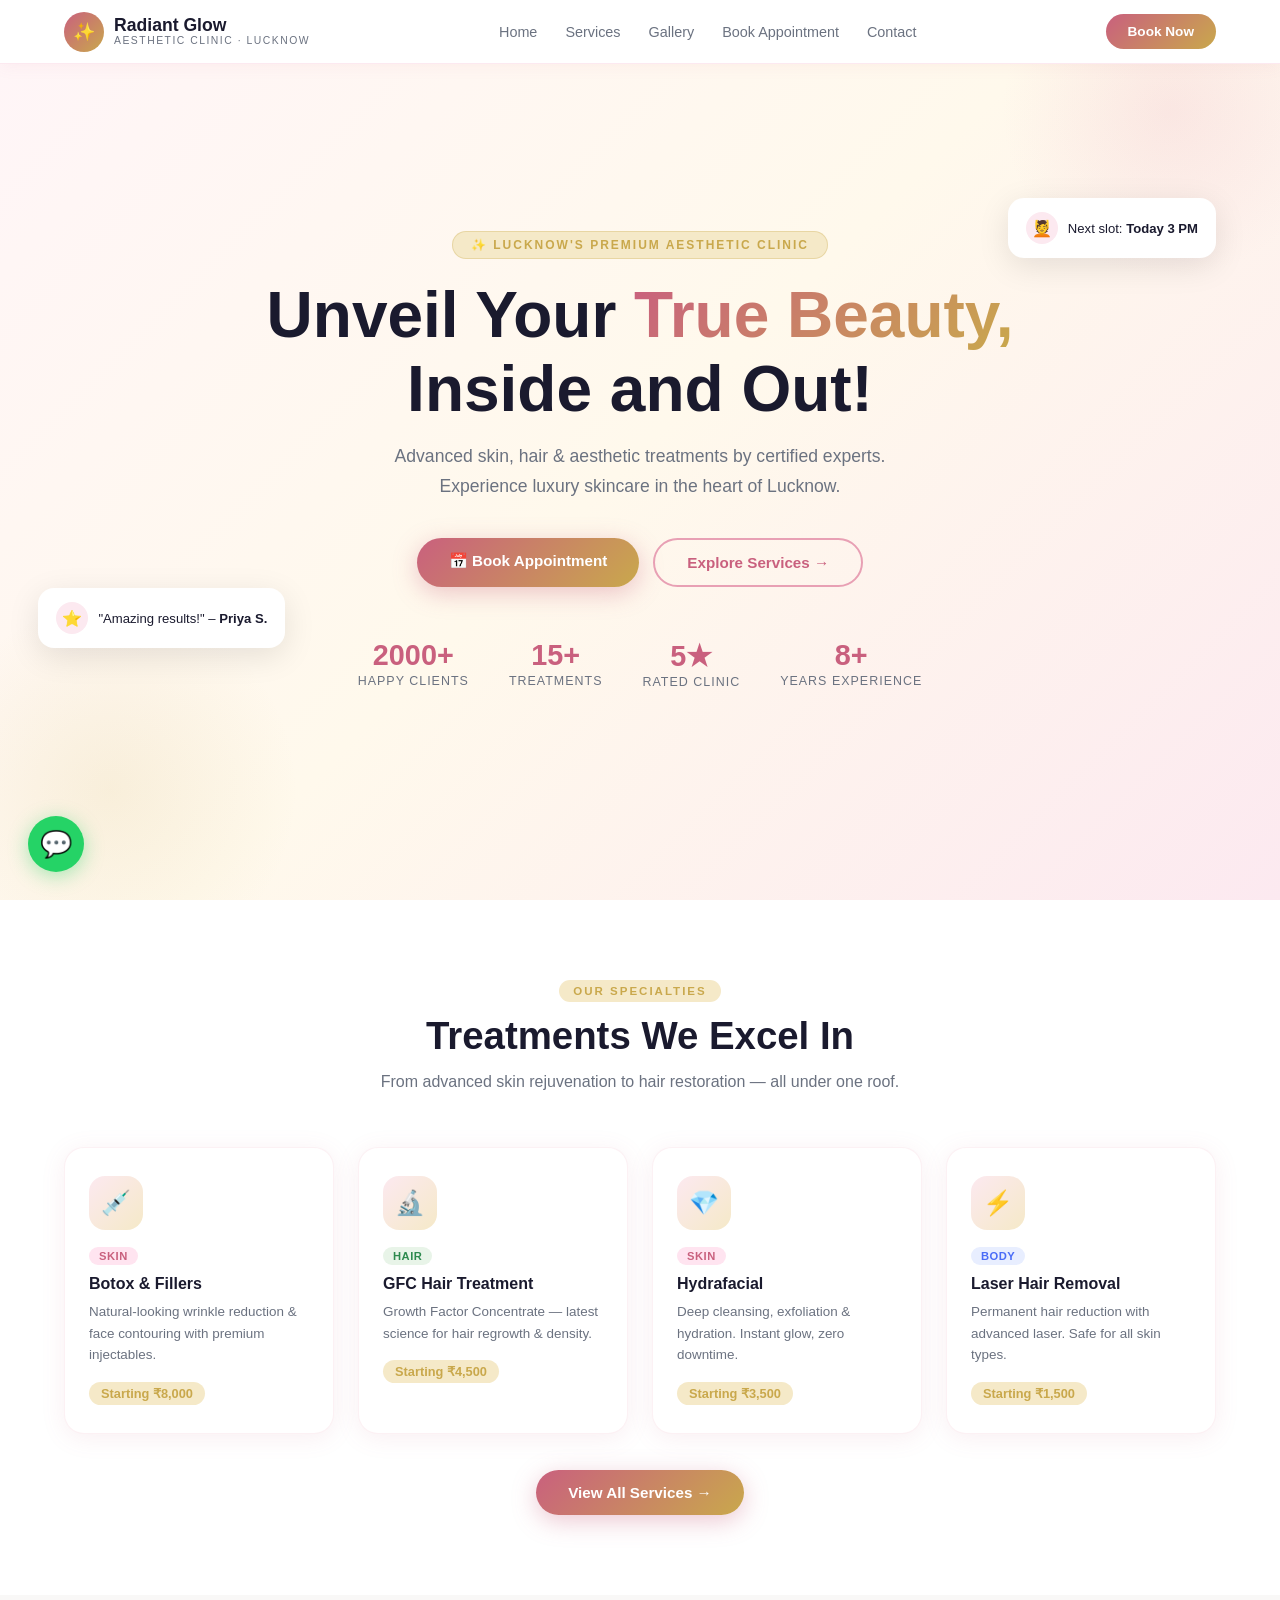
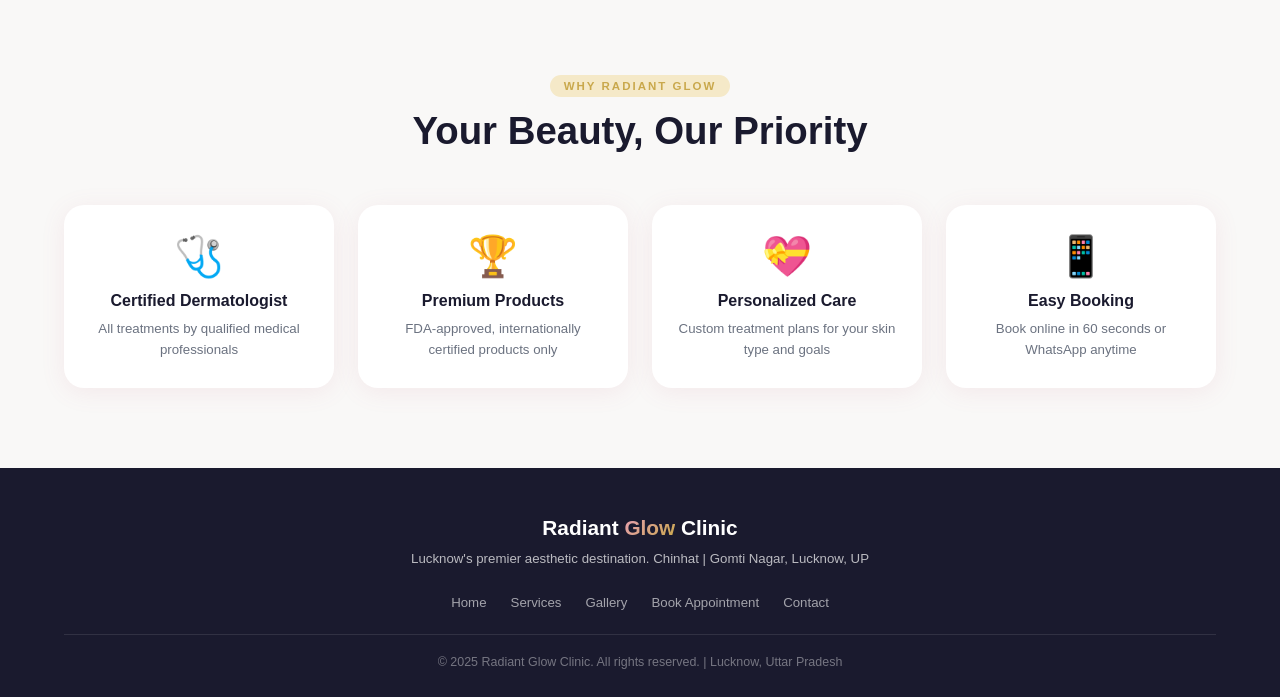
==== index.html @ 942f2ff3 "first commit" ====
<!DOCTYPE html>
<html lang="en">
<head>
<meta charset="UTF-8">
<meta name="viewport" content="width=device-width, initial-scale=1.0">
<title>Radiant Glow Clinic – Lucknow | Premium Skin & Hair Treatments</title>
<meta name="description" content="Lucknow's premier aesthetic clinic for Botox, Fillers, GFC Hair Treatment, Hydrafacial, Laser Hair Removal & more. Gomti Nagar / Chinhat.">
<link rel="stylesheet" href="assets/css/style.css">
</head>
<body>

<nav id="mainNav">
  <a class="logo" href="#" onclick="showPage('home')">
    <div class="logo-icon">✨</div>
    <div class="logo-text">Radiant Glow<span>Aesthetic Clinic · Lucknow</span></div>
  </a>
  <ul class="nav-links" id="navLinks">
    <li><a href="#" onclick="showPage('home')">Home</a></li>
    <li><a href="#" onclick="showPage('services')">Services</a></li>
    <li><a href="#" onclick="showPage('gallery')">Gallery</a></li>
    <li><a href="#" onclick="showPage('booking')">Book Appointment</a></li>
    <li><a href="#" onclick="showPage('location')">Contact</a></li>
  </ul>
  <a class="nav-cta" href="#" onclick="showPage('booking')">Book Now</a>
  <div class="hamburger" onclick="toggleMobileMenu()"><span></span><span></span><span></span></div>
</nav>

<!-- HOME -->
<div id="home-page" class="page active">
  <div class="hero">
    <div class="hero-badge">✨ Lucknow's Premium Aesthetic Clinic</div>
    <h1>Unveil Your <span>True Beauty,</span><br>Inside and Out!</h1>
    <p class="hero-tagline">Advanced skin, hair & aesthetic treatments by certified experts. Experience luxury skincare in the heart of Lucknow.</p>
    <div class="hero-btns">
      <a class="btn-primary" href="#" onclick="showPage('booking')">📅 Book Appointment</a>
      <a class="btn-secondary" href="#" onclick="showPage('services')">Explore Services →</a>
    </div>
    <div class="hero-stats">
      <div class="stat"><div class="stat-num">2000+</div><div class="stat-label">Happy Clients</div></div>
      <div class="stat"><div class="stat-num">15+</div><div class="stat-label">Treatments</div></div>
      <div class="stat"><div class="stat-num">5★</div><div class="stat-label">Rated Clinic</div></div>
      <div class="stat"><div class="stat-num">8+</div><div class="stat-label">Years Experience</div></div>
    </div>
    <div class="floating-card card1"><div class="fc-icon">💆</div><div>Next slot: <strong>Today 3 PM</strong></div></div>
    <div class="floating-card card2"><div class="fc-icon">⭐</div><div>"Amazing results!" – <strong>Priya S.</strong></div></div>
  </div>
  <section style="background:#fff">
    <div class="section-header">
      <div class="section-tag">Our Specialties</div>
      <h2 class="section-title">Treatments We Excel In</h2>
      <p class="section-subtitle">From advanced skin rejuvenation to hair restoration — all under one roof.</p>
    </div>
    <div class="services-grid">
      <div class="service-card" onclick="showPage('booking')"><div class="service-icon">💉</div><span class="service-tag tag-skin">Skin</span><h3>Botox & Fillers</h3><p>Natural-looking wrinkle reduction & face contouring with premium injectables.</p><span class="service-price">Starting ₹8,000</span></div>
      <div class="service-card" onclick="showPage('booking')"><div class="service-icon">🔬</div><span class="service-tag tag-hair">Hair</span><h3>GFC Hair Treatment</h3><p>Growth Factor Concentrate — latest science for hair regrowth & density.</p><span class="service-price">Starting ₹4,500</span></div>
      <div class="service-card" onclick="showPage('booking')"><div class="service-icon">💎</div><span class="service-tag tag-skin">Skin</span><h3>Hydrafacial</h3><p>Deep cleansing, exfoliation & hydration. Instant glow, zero downtime.</p><span class="service-price">Starting ₹3,500</span></div>
      <div class="service-card" onclick="showPage('booking')"><div class="service-icon">⚡</div><span class="service-tag tag-body">Body</span><h3>Laser Hair Removal</h3><p>Permanent hair reduction with advanced laser. Safe for all skin types.</p><span class="service-price">Starting ₹1,500</span></div>
    </div>
    <div style="text-align:center;margin-top:36px"><a class="btn-primary" href="#" onclick="showPage('services')">View All Services →</a></div>
  </section>
  <section style="background:var(--grey-light)">
    <div class="section-header"><div class="section-tag">Why Radiant Glow</div><h2 class="section-title">Your Beauty, Our Priority</h2></div>
    <div style="display:grid;grid-template-columns:repeat(auto-fill,minmax(220px,1fr));gap:24px">
      <div style="background:#fff;border-radius:20px;padding:28px 24px;text-align:center;box-shadow:var(--shadow)"><div style="font-size:2.5rem;margin-bottom:12px">🩺</div><h3 style="font-size:1rem;font-weight:700;margin-bottom:8px">Certified Dermatologist</h3><p style="font-size:0.83rem;color:var(--grey);line-height:1.6">All treatments by qualified medical professionals</p></div>
      <div style="background:#fff;border-radius:20px;padding:28px 24px;text-align:center;box-shadow:var(--shadow)"><div style="font-size:2.5rem;margin-bottom:12px">🏆</div><h3 style="font-size:1rem;font-weight:700;margin-bottom:8px">Premium Products</h3><p style="font-size:0.83rem;color:var(--grey);line-height:1.6">FDA-approved, internationally certified products only</p></div>
      <div style="background:#fff;border-radius:20px;padding:28px 24px;text-align:center;box-shadow:var(--shadow)"><div style="font-size:2.5rem;margin-bottom:12px">💝</div><h3 style="font-size:1rem;font-weight:700;margin-bottom:8px">Personalized Care</h3><p style="font-size:0.83rem;color:var(--grey);line-height:1.6">Custom treatment plans for your skin type and goals</p></div>
      <div style="background:#fff;border-radius:20px;padding:28px 24px;text-align:center;box-shadow:var(--shadow)"><div style="font-size:2.5rem;margin-bottom:12px">📱</div><h3 style="font-size:1rem;font-weight:700;margin-bottom:8px">Easy Booking</h3><p style="font-size:0.83rem;color:var(--grey);line-height:1.6">Book online in 60 seconds or WhatsApp anytime</p></div>
    </div>
  </section>
  <footer>
    <div class="footer-logo">Radiant <span>Glow</span> Clinic</div>
    <p>Lucknow's premier aesthetic destination. Chinhat | Gomti Nagar, Lucknow, UP</p>
    <div class="footer-links">
      <a href="#" onclick="showPage('home')">Home</a><a href="#" onclick="showPage('services')">Services</a>
      <a href="#" onclick="showPage('gallery')">Gallery</a><a href="#" onclick="showPage('booking')">Book Appointment</a>
      <a href="#" onclick="showPage('location')">Contact</a>
    </div>
    <div class="footer-bottom">© 2025 Radiant Glow Clinic. All rights reserved. | Lucknow, Uttar Pradesh</div>
  </footer>
</div>

<!-- SERVICES -->
<div id="services-page" class="page">
  <section style="padding-top:100px;background:var(--grey-light)">
    <div class="section-header"><div class="section-tag">Our Services</div><h2 class="section-title">Complete Aesthetic Solutions</h2><p class="section-subtitle">State-of-the-art treatments for skin, hair, body & advanced therapies.</p></div>
    <h3 style="font-size:1.1rem;font-weight:700;margin-bottom:20px;color:var(--pink-deep)">✨ Skin Treatments</h3>
    <div class="services-grid" style="margin-bottom:48px">
      <div class="service-card"><div class="service-icon">💉</div><span class="service-tag tag-skin">Skin</span><h3>Botox</h3><p>Reduce fine lines, crow's feet and forehead wrinkles. Natural look, long-lasting results.</p><span class="service-price">₹8,000 onwards</span></div>
      <div class="service-card"><div class="service-icon">🌸</div><span class="service-tag tag-skin">Skin</span><h3>Dermal Fillers</h3><p>Lip augmentation, cheek contouring, under-eye hollows — restore youthful volume instantly.</p><span class="service-price">₹12,000 onwards</span></div>
      <div class="service-card"><div class="service-icon">💎</div><span class="service-tag tag-skin">Skin</span><h3>Hydrafacial</h3><p>6-in-1 cleansing, exfoliation, extraction, hydration, antioxidants & LED therapy.</p><span class="service-price">₹3,500 onwards</span></div>
      <div class="service-card"><div class="service-icon">🔆</div><span class="service-tag tag-skin">Skin</span><h3>Chemical Peels</h3><p>Lighten pigmentation, acne marks & dull skin with medical-grade customized peels.</p><span class="service-price">₹1,800 onwards</span></div>
      <div class="service-card"><div class="service-icon">🌟</div><span class="service-tag tag-skin">Skin</span><h3>Microneedling / PRP</h3><p>Stimulate collagen with PRP for skin rejuvenation, acne scars & anti-aging.</p><span class="service-price">₹4,000 onwards</span></div>
      <div class="service-card"><div class="service-icon">☀️</div><span class="service-tag tag-skin">Skin</span><h3>Skin Brightening</h3><p>Glutathione IV, mesotherapy & brightening facials for radiant, even-toned skin.</p><span class="service-price">₹2,500 onwards</span></div>
    </div>
    <h3 style="font-size:1.1rem;font-weight:700;margin-bottom:20px;color:#2d8a4e">🌿 Hair Treatments</h3>
    <div class="services-grid" style="margin-bottom:48px">
      <div class="service-card"><div class="service-icon">🔬</div><span class="service-tag tag-hair">Hair</span><h3>GFC Hair Treatment</h3><p>Growth Factor Concentrate — latest science for hair density, regrowth & reducing hair fall.</p><span class="service-price">₹4,500 onwards</span></div>
      <div class="service-card"><div class="service-icon">💧</div><span class="service-tag tag-hair">Hair</span><h3>PRP Hair Therapy</h3><p>Blood-derived growth factors injected into scalp to stimulate dormant follicles.</p><span class="service-price">₹3,500 onwards</span></div>
      <div class="service-card"><div class="service-icon">🌱</div><span class="service-tag tag-hair">Hair</span><h3>Mesotherapy</h3><p>Direct nutrient injection for stronger, thicker hair roots and scalp health.</p><span class="service-price">₹2,500 onwards</span></div>
      <div class="service-card"><div class="service-icon">⚡</div><span class="service-tag tag-hair">Hair</span><h3>Laser Hair Removal</h3><p>Permanent reduction for face, underarms, legs, bikini line. Safe & effective.</p><span class="service-price">₹1,500 per session</span></div>
    </div>
    <h3 style="font-size:1.1rem;font-weight:700;margin-bottom:20px;color:#4a6cf7">💆 Body Treatments</h3>
    <div class="services-grid" style="margin-bottom:48px">
      <div class="service-card"><div class="service-icon">🎯</div><span class="service-tag tag-body">Body</span><h3>Body Contouring</h3><p>Non-surgical fat reduction with RF, ultrasound & cavitation. No surgery required.</p><span class="service-price">₹3,000 per session</span></div>
      <div class="service-card"><div class="service-icon">🌊</div><span class="service-tag tag-body">Body</span><h3>Anti-Cellulite Therapy</h3><p>Targeted treatment for stubborn cellulite on thighs, hips & abdomen.</p><span class="service-price">₹2,500 per session</span></div>
      <div class="service-card"><div class="service-icon">✋</div><span class="service-tag tag-body">Body</span><h3>Cupping Therapy</h3><p>Improves circulation, relieves muscle tension & detoxifies the body.</p><span class="service-price">₹1,500 per session</span></div>
    </div>
    <h3 style="font-size:1.1rem;font-weight:700;margin-bottom:20px;color:#7c3aed">🧬 Advanced Therapies</h3>
    <div class="services-grid">
      <div class="service-card"><div class="service-icon">🩸</div><span class="service-tag tag-advanced">Advanced</span><h3>Leech Therapy</h3><p>Natural hirudotherapy for skin glow, dark circles, acne & anti-aging.</p><span class="service-price">₹2,000 per session</span></div>
      <div class="service-card"><div class="service-icon">💊</div><span class="service-tag tag-advanced">Advanced</span><h3>IV Drip Therapy</h3><p>Vitamin C, Glutathione, NAD+ & custom drips for skin, energy & immunity.</p><span class="service-price">₹3,500 onwards</span></div>
      <div class="service-card"><div class="service-icon">🧪</div><span class="service-tag tag-advanced">Advanced</span><h3>Exosome Therapy</h3><p>Cutting-edge cellular rejuvenation for skin & hair using exosome technology.</p><span class="service-price">₹15,000 onwards</span></div>
    </div>
    <div style="text-align:center;margin-top:48px"><a class="btn-primary" href="#" onclick="showPage('booking')">📅 Book Any Treatment</a></div>
  </section>
  <footer><div class="footer-logo">Radiant <span>Glow</span> Clinic</div><p>Premium aesthetic treatments in Lucknow</p><div class="footer-links"><a href="#" onclick="showPage('home')">Home</a><a href="#" onclick="showPage('booking')">Book Now</a></div><div class="footer-bottom">© 2025 Radiant Glow Clinic.</div></footer>
</div>

<!-- GALLERY -->
<div id="gallery-page" class="page">
  <section style="padding-top:100px;background:var(--grey-light)">
    <div class="section-header"><div class="section-tag">Results Gallery</div><h2 class="section-title">Real Results, Real People</h2><p class="section-subtitle">Before & after photos from our happy patients in Lucknow.</p></div>
    <div class="gallery-grid">
      <div class="gallery-card"><div class="gallery-img"><div class="before-img"><span style="font-size:3rem">😔</span></div><div class="after-img"><span style="font-size:3rem">😊</span></div></div><div class="gallery-info"><h4>Hydrafacial + Brightening</h4><p>Priya S. · 3 sessions</p><div class="star-rating">★★★★★</div></div></div>
      <div class="gallery-card"><div class="gallery-img"><div class="before-img"><span style="font-size:3rem">💇</span></div><div class="after-img"><span style="font-size:3rem">👸</span></div></div><div class="gallery-info"><h4>GFC Hair Treatment</h4><p>Rohit M. · 4 sessions</p><div class="star-rating">★★★★★</div></div></div>
      <div class="gallery-card"><div class="gallery-img"><div class="before-img"><span style="font-size:3rem">😞</span></div><div class="after-img"><span style="font-size:3rem">✨</span></div></div><div class="gallery-info"><h4>Botox + Lip Fillers</h4><p>Neha K. · 1 session</p><div class="star-rating">★★★★★</div></div></div>
      <div class="gallery-card"><div class="gallery-img"><div class="before-img"><span style="font-size:3rem">🙁</span></div><div class="after-img"><span style="font-size:3rem">😍</span></div></div><div class="gallery-info"><h4>Chemical Peel (Acne Scars)</h4><p>Ananya T. · 6 sessions</p><div class="star-rating">★★★★★</div></div></div>
      <div class="gallery-card"><div class="gallery-img"><div class="before-img"><span style="font-size:3rem">😐</span></div><div class="after-img"><span style="font-size:3rem">💃</span></div></div><div class="gallery-info"><h4>Body Contouring</h4><p>Sunita R. · 8 sessions</p><div class="star-rating">★★★★★</div></div></div>
      <div class="gallery-card"><div class="gallery-img"><div class="before-img"><span style="font-size:3rem">😶</span></div><div class="after-img"><span style="font-size:3rem">🌟</span></div></div><div class="gallery-info"><h4>PRP Skin Rejuvenation</h4><p>Meera G. · 3 sessions</p><div class="star-rating">★★★★★</div></div></div>
    </div>
    <div style="text-align:center;margin-top:48px;padding:32px;background:#fff;border-radius:20px;box-shadow:var(--shadow)">
      <p style="font-size:1.1rem;color:var(--grey);margin-bottom:16px">📸 Follow us on Instagram for daily transformations!</p>
      <a class="btn-primary" href="https://instagram.com" target="_blank">@RadiantGlowLucknow</a>
    </div>
  </section>
  <footer><div class="footer-logo">Radiant <span>Glow</span> Clinic</div><p>Real results from real clients</p><div class="footer-links"><a href="#" onclick="showPage('home')">Home</a><a href="#" onclick="showPage('booking')">Book Now</a></div><div class="footer-bottom">© 2025 Radiant Glow Clinic.</div></footer>
</div>

<!-- BOOKING -->
<div id="booking-page" class="page">
  <section style="padding-top:100px;background:linear-gradient(135deg,#fff5f8,#fff9ec)">
    <div class="section-header"><div class="section-tag">Book Appointment</div><h2 class="section-title">Schedule Your Consultation</h2><p class="section-subtitle">Book in 60 seconds. We'll confirm via WhatsApp within 30 minutes.</p></div>
    <div class="booking-wrapper">
      <div class="booking-info">
        <h2>Visit Us or Book Online</h2>
        <p>Our team will confirm your appointment quickly. First consultation is <strong>free!</strong></p>
        <div class="contact-item"><div class="contact-icon">📍</div><a href="#">Chinhat / Gomti Nagar, Lucknow, UP 226010</a></div>
        <div class="contact-item"><div class="contact-icon">📞</div><a href="tel:+919876543210">+91 98765 43210</a></div>
        <div class="contact-item"><div class="contact-icon">✉️</div><a href="mailto:hello@radiantglowlko.com">hello@radiantglowlko.com</a></div>
        <div class="contact-item"><div class="contact-icon">🕐</div><a href="#">Mon–Sat: 10 AM – 7 PM | Sun: By Appointment</a></div>
        <a class="whatsapp-btn" href="https://wa.me/919876543210" target="_blank"><span>💬</span> WhatsApp Us Directly</a>
      </div>
      <div class="booking-form">
        <div class="form-title">📅 Book Your Appointment</div>
        <div class="form-group"><label>Full Name *</label><input type="text" id="clientName" placeholder="Your full name"></div>
        <div class="form-row">
          <div class="form-group"><label>Phone Number *</label><input type="tel" id="clientPhone" placeholder="+91 XXXXX XXXXX"></div>
          <div class="form-group"><label>Email</label><input type="email" id="clientEmail" placeholder="your@email.com"></div>
        </div>
        <div class="form-group">
          <label>Select Service *</label>
          <select id="serviceSelect">
            <option value="">-- Choose a Service --</option>
            <optgroup label="Skin Treatments"><option>Botox</option><option>Dermal Fillers</option><option>Hydrafacial</option><option>Chemical Peel</option><option>Microneedling / PRP</option><option>Skin Brightening</option></optgroup>
            <optgroup label="Hair Treatments"><option>GFC Hair Treatment</option><option>PRP Hair Therapy</option><option>Mesotherapy (Hair)</option><option>Laser Hair Removal</option></optgroup>
            <optgroup label="Body Treatments"><option>Body Contouring</option><option>Anti-Cellulite Therapy</option><option>Cupping Therapy</option></optgroup>
            <optgroup label="Advanced Therapies"><option>Leech Therapy</option><option>IV Drip Therapy</option><option>Exosome Therapy</option></optgroup>
          </select>
        </div>
        <div class="form-row">
          <div class="form-group"><label>Preferred Date *</label><input type="date" id="apptDate"></div>
          <div class="form-group"><label>Preferred Time *</label><select id="apptTime"><option value="">-- Select Time --</option><option>10:00 AM</option><option>10:30 AM</option><option>11:00 AM</option><option>11:30 AM</option><option>12:00 PM</option><option>2:00 PM</option><option>2:30 PM</option><option>3:00 PM</option><option>3:30 PM</option><option>4:00 PM</option><option>5:00 PM</option><option>6:00 PM</option></select></div>
        </div>
        <div class="form-group"><label>Additional Notes</label><textarea id="apptNotes" rows="3" placeholder="Any concerns, allergies, or questions..."></textarea></div>
        <button class="submit-btn" onclick="submitBooking()">Confirm Appointment ✨</button>
        <div class="success-msg" id="bookingSuccess">✅ Appointment booked! We'll confirm via WhatsApp within 30 mins.</div>
      </div>
    </div>
  </section>
  <footer><div class="footer-logo">Radiant <span>Glow</span> Clinic</div><p>Book your transformation today</p><div class="footer-links"><a href="#" onclick="showPage('home')">Home</a><a href="#" onclick="showPage('services')">Services</a></div><div class="footer-bottom">© 2025 Radiant Glow Clinic.</div></footer>
</div>

<!-- LOCATION -->
<div id="location-page" class="page">
  <section style="padding-top:100px;background:var(--grey-light)">
    <div class="section-header"><div class="section-tag">Location & Contact</div><h2 class="section-title">Find Us in Lucknow</h2><p class="section-subtitle">Conveniently located in Chinhat / Gomti Nagar. Easy parking available.</p></div>
    <div class="location-wrapper">
      <div>
        <div class="map-container">
          <div class="map-pin">📍</div>
          <strong style="font-size:1rem">Radiant Glow Clinic</strong>
          <p class="map-text">Chinhat / Gomti Nagar, Lucknow UP 226010</p>
          <a class="map-link" href="https://maps.google.com/?q=Gomti+Nagar+Lucknow" target="_blank">Open in Google Maps 🗺️</a>
        </div>
      </div>
      <div class="location-info">
        <h3>Contact & Hours</h3>
        <div class="info-item"><div class="info-icon">📍</div><div><h4>Clinic Address</h4><p>Radiant Glow Clinic, Chinhat / Gomti Nagar<br>Lucknow, Uttar Pradesh – 226010</p></div></div>
        <div class="info-item"><div class="info-icon">📞</div><div><h4>Phone & WhatsApp</h4><p>+91 98765 43210 · Available 9 AM – 8 PM</p></div></div>
        <div class="info-item"><div class="info-icon">✉️</div><div><h4>Email</h4><p>hello@radiantglowlko.com</p></div></div>
        <div class="info-item"><div class="info-icon">🕐</div><div><h4>Working Hours</h4><p>Monday – Saturday: 10:00 AM – 7:00 PM<br>Sunday: By Appointment Only</p></div></div>
        <a class="whatsapp-btn" href="https://wa.me/919876543210" target="_blank"><span style="font-size:1.3rem">💬</span> Chat on WhatsApp</a>
      </div>
    </div>
  </section>
  <footer><div class="footer-logo">Radiant <span>Glow</span> Clinic</div><p>Lucknow's trusted aesthetic clinic</p><div class="footer-links"><a href="#" onclick="showPage('home')">Home</a><a href="#" onclick="showPage('booking')">Book Now</a></div><div class="footer-bottom">© 2025 Radiant Glow Clinic.</div></footer>
</div>

<a class="whatsapp-float" href="https://wa.me/919876543210" target="_blank" title="WhatsApp">💬</a>
<div class="toast" id="toast"></div>
<script src="assets/js/main.js"></script>
</body>
</html>
---- assets/css/style.css ----
:root {
  --pink: #e8a0b4;
  --pink-light: #fce9f0;
  --pink-deep: #c9607e;
  --gold: #c9a84c;
  --gold-light: #f5e9c8;
  --white: #ffffff;
  --grey: #6b7280;
  --grey-light: #f9f8f7;
  --dark: #1a1a2e;
  --shadow: 0 4px 24px rgba(201,96,126,0.10);
}
* { margin:0; padding:0; box-sizing:border-box; }
body { font-family:'Segoe UI',sans-serif; color:var(--dark); background:var(--white); }

/* NAV */
nav {
  position:fixed; top:0; left:0; right:0; z-index:999;
  background:rgba(255,255,255,0.97);
  backdrop-filter:blur(10px);
  border-bottom:1px solid var(--pink-light);
  display:flex; align-items:center; justify-content:space-between;
  padding:0 5vw; height:64px;
  box-shadow:0 2px 16px rgba(201,96,126,0.07);
}
.logo { display:flex; align-items:center; gap:10px; text-decoration:none; }
.logo-icon {
  width:40px; height:40px; border-radius:50%;
  background:linear-gradient(135deg,var(--pink-deep),var(--gold));
  display:flex; align-items:center; justify-content:center;
  font-size:18px; color:#fff; font-weight:800;
}
.logo-text { font-size:1.1rem; font-weight:700; color:var(--dark); line-height:1.1; }
.logo-text span { display:block; font-size:0.65rem; font-weight:400; color:var(--grey); letter-spacing:1.5px; text-transform:uppercase; }
.nav-links { display:flex; gap:28px; list-style:none; }
.nav-links a { text-decoration:none; color:var(--grey); font-size:0.9rem; font-weight:500; transition:color .2s; }
.nav-links a:hover { color:var(--pink-deep); }
.nav-cta {
  background:linear-gradient(135deg,var(--pink-deep),var(--gold));
  color:#fff; border:none; padding:10px 22px; border-radius:50px;
  font-size:0.85rem; font-weight:600; cursor:pointer; transition:opacity .2s;
  text-decoration:none;
}
.nav-cta:hover { opacity:0.88; }
.hamburger { display:none; flex-direction:column; gap:5px; cursor:pointer; }
.hamburger span { width:24px; height:2px; background:var(--dark); border-radius:2px; transition:.3s; }

/* PAGE SYSTEM */
.page { display:none; }
.page.active { display:block; }

/* HERO */
.hero {
  min-height:100vh; padding-top:64px;
  background:linear-gradient(135deg, #fff5f8 0%, #fff9ec 50%, #fce9f0 100%);
  display:flex; flex-direction:column; align-items:center; justify-content:center;
  text-align:center; padding:80px 5vw 60px;
  position:relative; overflow:hidden;
}
.hero::before {
  content:''; position:absolute; top:-60px; right:-60px;
  width:340px; height:340px; border-radius:50%;
  background:radial-gradient(circle, rgba(232,160,180,0.18) 0%, transparent 70%);
}
.hero::after {
  content:''; position:absolute; bottom:-80px; left:-80px;
  width:380px; height:380px; border-radius:50%;
  background:radial-gradient(circle, rgba(201,168,76,0.12) 0%, transparent 70%);
}
.hero-badge {
  display:inline-block; background:var(--gold-light); color:var(--gold);
  font-size:0.75rem; font-weight:600; letter-spacing:2px; text-transform:uppercase;
  padding:6px 18px; border-radius:50px; margin-bottom:20px;
  border:1px solid rgba(201,168,76,0.3);
}
.hero h1 {
  font-size:clamp(2.2rem,6vw,4rem); font-weight:800; line-height:1.15;
  color:var(--dark); margin-bottom:16px; position:relative; z-index:1;
}
.hero h1 span {
  background:linear-gradient(135deg,var(--pink-deep),var(--gold));
  -webkit-background-clip:text; -webkit-text-fill-color:transparent; background-clip:text;
}
.hero-tagline { font-size:1.1rem; color:var(--grey); max-width:560px; margin:0 auto 36px; line-height:1.7; position:relative; z-index:1; }
.hero-btns { display:flex; gap:14px; flex-wrap:wrap; justify-content:center; position:relative; z-index:1; }
.btn-primary {
  background:linear-gradient(135deg,var(--pink-deep),var(--gold));
  color:#fff; padding:14px 32px; border-radius:50px; font-size:0.95rem;
  font-weight:600; border:none; cursor:pointer; transition:transform .2s, box-shadow .2s;
  box-shadow:0 6px 24px rgba(201,96,126,0.35); text-decoration:none; display:inline-block;
}
.btn-primary:hover { transform:translateY(-2px); box-shadow:0 10px 30px rgba(201,96,126,0.4); }
.btn-secondary {
  background:transparent; color:var(--pink-deep); padding:14px 32px; border-radius:50px;
  font-size:0.95rem; font-weight:600; border:2px solid var(--pink);
  cursor:pointer; transition:all .2s; text-decoration:none; display:inline-block;
}
.btn-secondary:hover { background:var(--pink-light); }
.hero-stats { display:flex; gap:40px; margin-top:52px; flex-wrap:wrap; justify-content:center; position:relative; z-index:1; }
.stat { text-align:center; }
.stat-num { font-size:1.8rem; font-weight:800; color:var(--pink-deep); }
.stat-label { font-size:0.78rem; color:var(--grey); text-transform:uppercase; letter-spacing:1px; margin-top:2px; }
.floating-card {
  position:absolute; background:#fff; border-radius:16px; padding:14px 18px;
  box-shadow:0 8px 32px rgba(0,0,0,0.1); display:flex; align-items:center; gap:10px;
  font-size:0.82rem; font-weight:500; color:var(--dark);
  animation:float 3s ease-in-out infinite; z-index:2;
}
.floating-card.card1 { top:22%; right:5%; animation-delay:0s; }
.floating-card.card2 { bottom:28%; left:3%; animation-delay:1.5s; }
@keyframes float { 0%,100%{transform:translateY(0)} 50%{transform:translateY(-8px)} }
.fc-icon { width:32px; height:32px; border-radius:50%; background:var(--pink-light); display:flex; align-items:center; justify-content:center; font-size:16px; }

/* SECTIONS */
section { padding:80px 5vw; }
.section-tag {
  display:inline-block; background:var(--gold-light); color:var(--gold);
  font-size:0.72rem; font-weight:600; letter-spacing:2px; text-transform:uppercase;
  padding:5px 14px; border-radius:50px; margin-bottom:12px;
}
.section-title { font-size:clamp(1.6rem,3.5vw,2.4rem); font-weight:800; color:var(--dark); margin-bottom:10px; }
.section-subtitle { color:var(--grey); font-size:1rem; line-height:1.7; max-width:580px; }
.section-header { text-align:center; margin-bottom:52px; }
.section-header .section-subtitle { margin:0 auto; }

/* SERVICES */
.services-grid { display:grid; grid-template-columns:repeat(auto-fill,minmax(260px,1fr)); gap:24px; }
.service-card {
  background:#fff; border-radius:20px; padding:28px 24px;
  box-shadow:var(--shadow); transition:transform .25s, box-shadow .25s;
  border:1px solid rgba(232,160,180,0.15); cursor:pointer;
}
.service-card:hover { transform:translateY(-6px); box-shadow:0 12px 40px rgba(201,96,126,0.18); }
.service-icon {
  width:54px; height:54px; border-radius:16px;
  background:linear-gradient(135deg,var(--pink-light),var(--gold-light));
  display:flex; align-items:center; justify-content:center; font-size:24px; margin-bottom:16px;
}
.service-card h3 { font-size:1rem; font-weight:700; color:var(--dark); margin-bottom:8px; }
.service-card p { font-size:0.84rem; color:var(--grey); line-height:1.6; margin-bottom:16px; }
.service-price { display:inline-block; background:var(--gold-light); color:var(--gold); font-size:0.8rem; font-weight:600; padding:4px 12px; border-radius:50px; }
.service-tag { display:inline-block; font-size:0.7rem; font-weight:600; padding:3px 10px; border-radius:50px; margin-bottom:10px; text-transform:uppercase; letter-spacing:0.5px; }
.tag-skin { background:#ffe4f0; color:#c9607e; }
.tag-hair { background:#e8f4e8; color:#2d8a4e; }
.tag-body { background:#e8eeff; color:#4a6cf7; }
.tag-advanced { background:#f0e8ff; color:#7c3aed; }

/* GALLERY */
.gallery-grid { display:grid; grid-template-columns:repeat(auto-fill,minmax(280px,1fr)); gap:20px; }
.gallery-card { border-radius:20px; overflow:hidden; box-shadow:var(--shadow); background:#fff; transition:transform .25s; }
.gallery-card:hover { transform:scale(1.02); }
.gallery-img { display:grid; grid-template-columns:1fr 1fr; height:200px; }
.before-img, .after-img { display:flex; align-items:center; justify-content:center; font-size:0.75rem; font-weight:600; text-transform:uppercase; letter-spacing:1px; position:relative; }
.before-img { background:linear-gradient(135deg,#f0f0f0,#e0e0e0); color:#999; }
.after-img { background:linear-gradient(135deg,var(--pink-light),var(--gold-light)); color:var(--pink-deep); }
.before-img::after { content:'Before'; position:absolute; bottom:8px; left:50%; transform:translateX(-50%); background:rgba(0,0,0,0.4); color:#fff; padding:2px 8px; border-radius:20px; font-size:0.65rem; }
.after-img::after { content:'After'; position:absolute; bottom:8px; left:50%; transform:translateX(-50%); background:var(--pink-deep); color:#fff; padding:2px 8px; border-radius:20px; font-size:0.65rem; }
.gallery-info { padding:16px 18px; }
.gallery-info h4 { font-size:0.9rem; font-weight:700; color:var(--dark); margin-bottom:4px; }
.gallery-info p { font-size:0.78rem; color:var(--grey); }
.star-rating { color:var(--gold); font-size:0.8rem; margin-top:4px; }

/* BOOKING */
.booking-wrapper { display:grid; grid-template-columns:1fr 1.3fr; gap:48px; align-items:start; max-width:1000px; margin:0 auto; }
.booking-info h2 { font-size:1.8rem; font-weight:800; color:var(--dark); margin-bottom:16px; }
.booking-info p { color:var(--grey); line-height:1.7; margin-bottom:28px; }
.contact-item { display:flex; align-items:center; gap:12px; margin-bottom:16px; }
.contact-icon { width:40px; height:40px; border-radius:12px; background:var(--pink-light); display:flex; align-items:center; justify-content:center; font-size:18px; flex-shrink:0; }
.contact-item a { color:var(--dark); text-decoration:none; font-size:0.9rem; font-weight:500; }
.contact-item a:hover { color:var(--pink-deep); }
.booking-form { background:#fff; border-radius:24px; padding:36px 32px; box-shadow:0 8px 40px rgba(201,96,126,0.12); }
.form-title { font-size:1.2rem; font-weight:700; color:var(--dark); margin-bottom:24px; }
.form-group { margin-bottom:18px; }
.form-group label { display:block; font-size:0.82rem; font-weight:600; color:var(--dark); margin-bottom:6px; }
.form-group input, .form-group select, .form-group textarea {
  width:100%; padding:12px 16px; border:1.5px solid #eee; border-radius:12px;
  font-size:0.9rem; color:var(--dark); background:#fafafa; transition:border .2s;
  font-family:inherit; outline:none;
}
.form-group input:focus, .form-group select:focus, .form-group textarea:focus {
  border-color:var(--pink); background:#fff;
  box-shadow:0 0 0 3px rgba(232,160,180,0.15);
}
.form-row { display:grid; grid-template-columns:1fr 1fr; gap:14px; }
.submit-btn {
  width:100%; padding:14px; background:linear-gradient(135deg,var(--pink-deep),var(--gold));
  color:#fff; border:none; border-radius:12px; font-size:1rem; font-weight:600;
  cursor:pointer; transition:opacity .2s, transform .2s; margin-top:8px;
}
.submit-btn:hover { opacity:0.9; transform:translateY(-1px); }
.success-msg {
  display:none; background:linear-gradient(135deg,#e8f8ed,#f0fff4);
  border:1px solid #6bcb8b; border-radius:12px; padding:16px; text-align:center;
  color:#2d7a4a; font-weight:600; margin-top:16px;
}

/* LOCATION */
.location-wrapper { display:grid; grid-template-columns:1fr 1fr; gap:40px; align-items:start; }
.map-container {
  border-radius:20px; overflow:hidden; box-shadow:var(--shadow); height:380px;
  background:linear-gradient(135deg,#e8f4f8,#f0e8ff);
  display:flex; flex-direction:column; align-items:center; justify-content:center; text-align:center; gap:12px;
}
.map-pin { font-size:48px; }
.map-text { font-size:0.9rem; color:var(--grey); max-width:260px; line-height:1.5; }
.map-link { display:inline-block; margin-top:8px; background:var(--pink-deep); color:#fff; padding:10px 22px; border-radius:50px; font-size:0.85rem; font-weight:600; text-decoration:none; transition:opacity .2s; }
.map-link:hover { opacity:0.85; }
.location-info h3 { font-size:1.3rem; font-weight:700; margin-bottom:16px; }
.info-item { display:flex; align-items:flex-start; gap:14px; margin-bottom:20px; }
.info-icon { width:44px; height:44px; border-radius:12px; background:var(--pink-light); display:flex; align-items:center; justify-content:center; font-size:20px; flex-shrink:0; }
.info-item h4 { font-size:0.85rem; font-weight:600; color:var(--dark); margin-bottom:2px; }
.info-item p { font-size:0.82rem; color:var(--grey); line-height:1.5; }
.whatsapp-btn {
  display:flex; align-items:center; gap:10px; background:#25d366; color:#fff;
  padding:14px 24px; border-radius:14px; text-decoration:none; font-weight:600;
  font-size:0.95rem; margin-top:24px; transition:opacity .2s; width:fit-content;
}
.whatsapp-btn:hover { opacity:0.88; }

/* TOAST */
.toast {
  position:fixed; bottom:24px; right:24px; z-index:9999;
  background:linear-gradient(135deg,var(--pink-deep),var(--gold));
  color:#fff; padding:14px 24px; border-radius:14px;
  font-size:0.9rem; font-weight:600; box-shadow:0 8px 32px rgba(0,0,0,0.2);
  transform:translateY(100px); opacity:0; transition:.3s;
}
.toast.show { transform:translateY(0); opacity:1; }

/* FLOATING WHATSAPP */
.whatsapp-float {
  position:fixed; bottom:28px; left:28px; z-index:998;
  width:56px; height:56px; border-radius:50%; background:#25d366;
  display:flex; align-items:center; justify-content:center;
  font-size:26px; box-shadow:0 4px 20px rgba(37,211,102,0.4);
  cursor:pointer; text-decoration:none;
  transition:transform .2s, box-shadow .2s;
  animation:pulse 2s ease-in-out infinite;
}
.whatsapp-float:hover { transform:scale(1.1); box-shadow:0 8px 28px rgba(37,211,102,0.5); }
@keyframes pulse { 0%,100%{box-shadow:0 4px 20px rgba(37,211,102,0.4)} 50%{box-shadow:0 4px 32px rgba(37,211,102,0.7)} }

/* FOOTER */
footer { background:var(--dark); color:rgba(255,255,255,0.7); padding:48px 5vw 28px; text-align:center; }
.footer-logo { font-size:1.3rem; font-weight:800; color:#fff; margin-bottom:8px; }
.footer-logo span { background:linear-gradient(135deg,var(--pink),var(--gold)); -webkit-background-clip:text; -webkit-text-fill-color:transparent; background-clip:text; }
footer p { font-size:0.83rem; line-height:1.7; max-width:480px; margin:0 auto 24px; }
.footer-links { display:flex; gap:24px; justify-content:center; flex-wrap:wrap; margin-bottom:24px; }
.footer-links a { color:rgba(255,255,255,0.6); text-decoration:none; font-size:0.83rem; transition:.2s; }
.footer-links a:hover { color:#fff; }
.footer-bottom { border-top:1px solid rgba(255,255,255,0.1); padding-top:20px; font-size:0.78rem; color:rgba(255,255,255,0.4); }

/* MOBILE */
@media(max-width:768px){
  .nav-links { display:none; }
  .hamburger { display:flex; }
  .floating-card { display:none; }
  .booking-wrapper, .location-wrapper { grid-template-columns:1fr; }
  .form-row { grid-template-columns:1fr; }
}
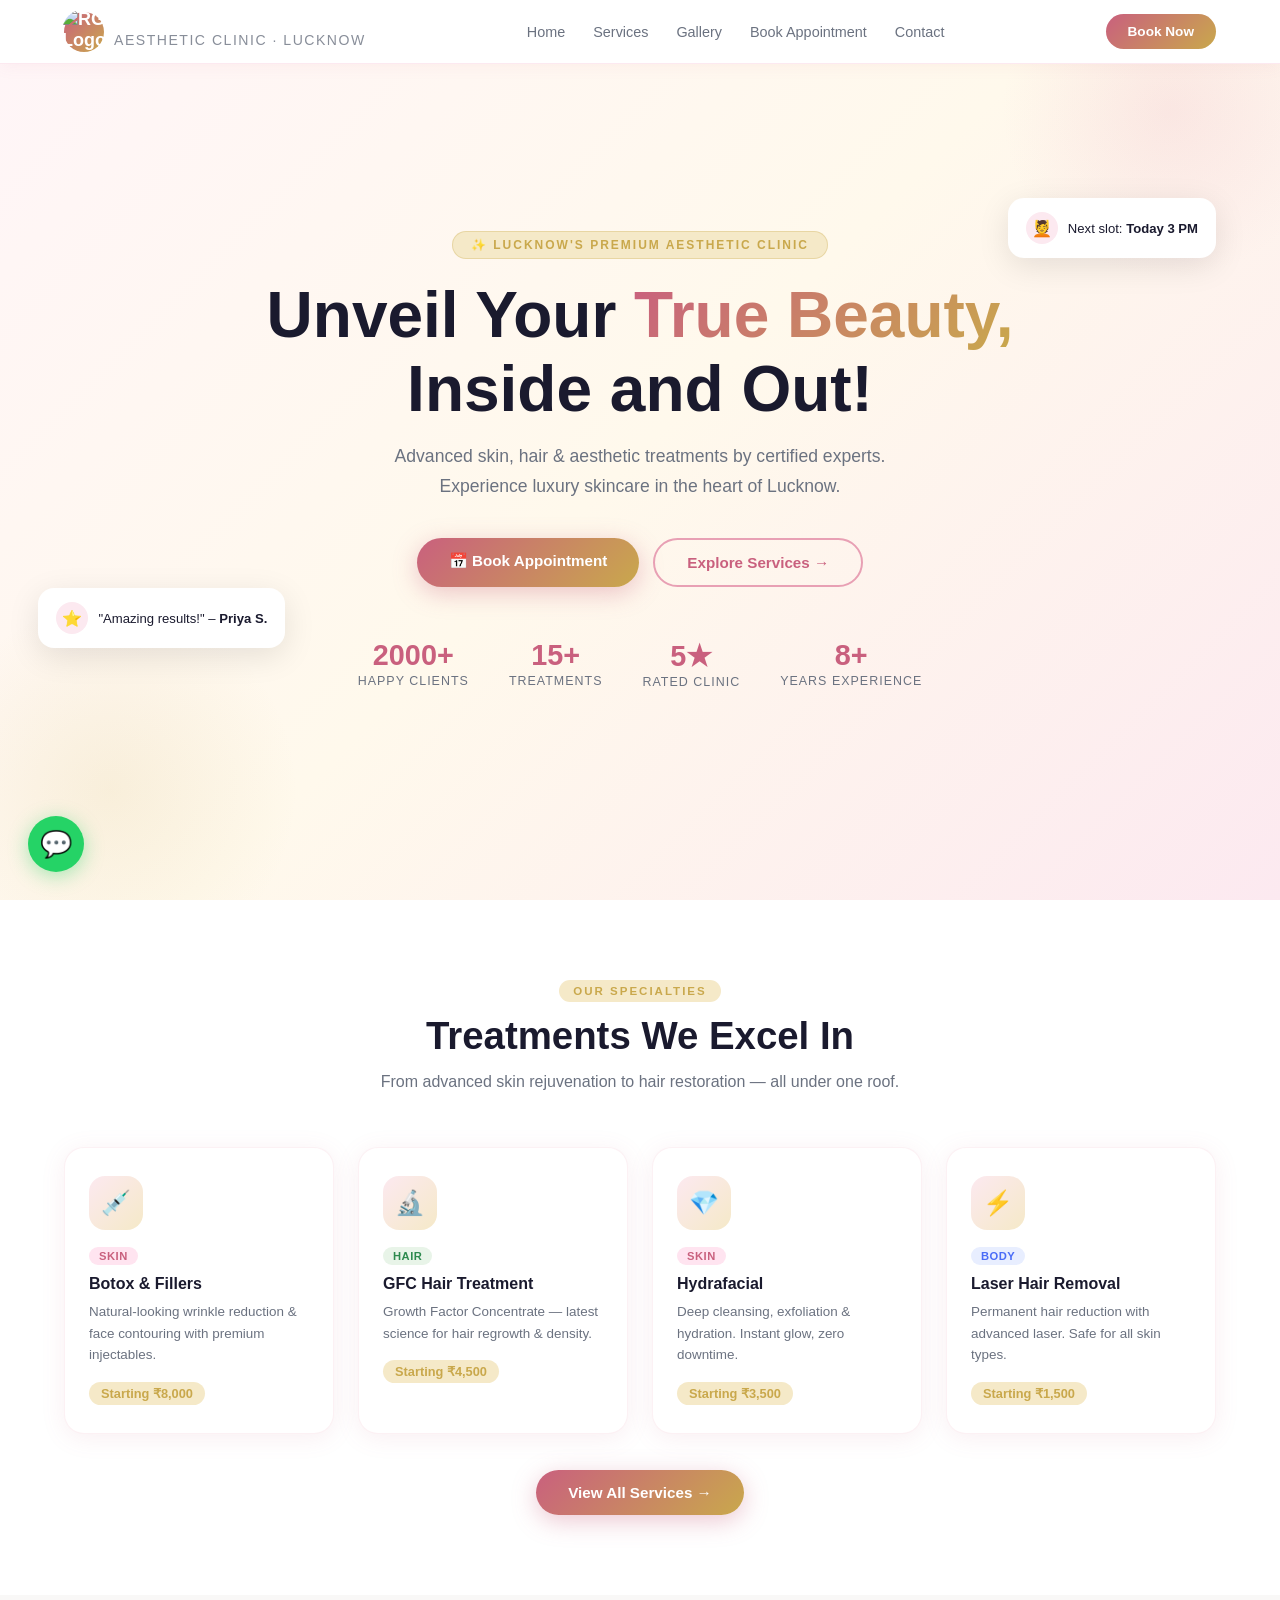
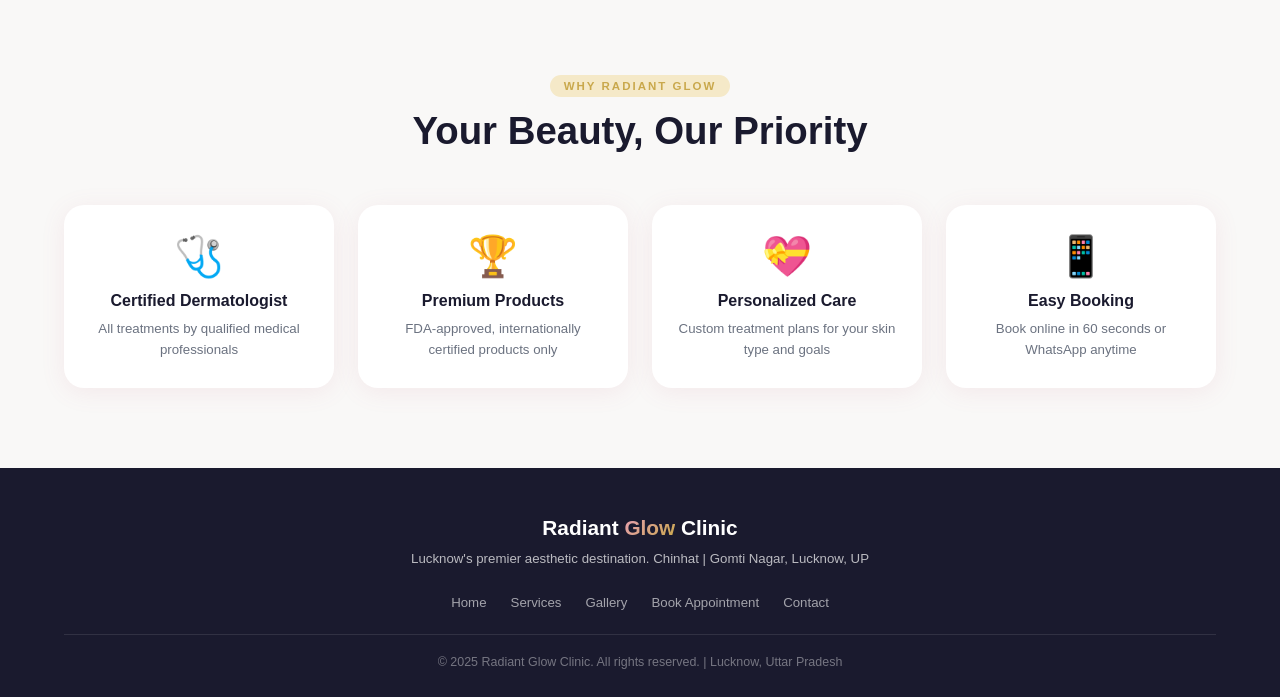
==== commit 5fcd5a43: "Update logo section in navigation bar" ====
--- a/index.html
+++ b/index.html
@@ -10,10 +10,14 @@
 <body>
 
 <nav id="mainNav">
-  <a class="logo" href="#" onclick="showPage('home')">
-    <div class="logo-icon">✨</div>
-    <div class="logo-text">Radiant Glow<span>Aesthetic Clinic · Lucknow</span></div>
-  </a>
+  <a class="logo-container" href="#" onclick="showPage('home')" style="display: flex; align-items: center; text-decoration: none; gap: 10px;">
+    <div class="logo-icon">
+        <img src="28198.jpg" alt="RG Logo" style="height: 50px; width: 50px; border-radius: 50%; object-fit: cover; border: 2px solid #fff;">
+    </div>
+    <div class="logo-text" style="color: white; font-weight: bold;">
+        Radiant Glow <span style="font-size: 0.8em; opacity: 0.8;">Aesthetic Clinic · Lucknow</span>
+    </div>
+</a>
   <ul class="nav-links" id="navLinks">
     <li><a href="#" onclick="showPage('home')">Home</a></li>
     <li><a href="#" onclick="showPage('services')">Services</a></li>
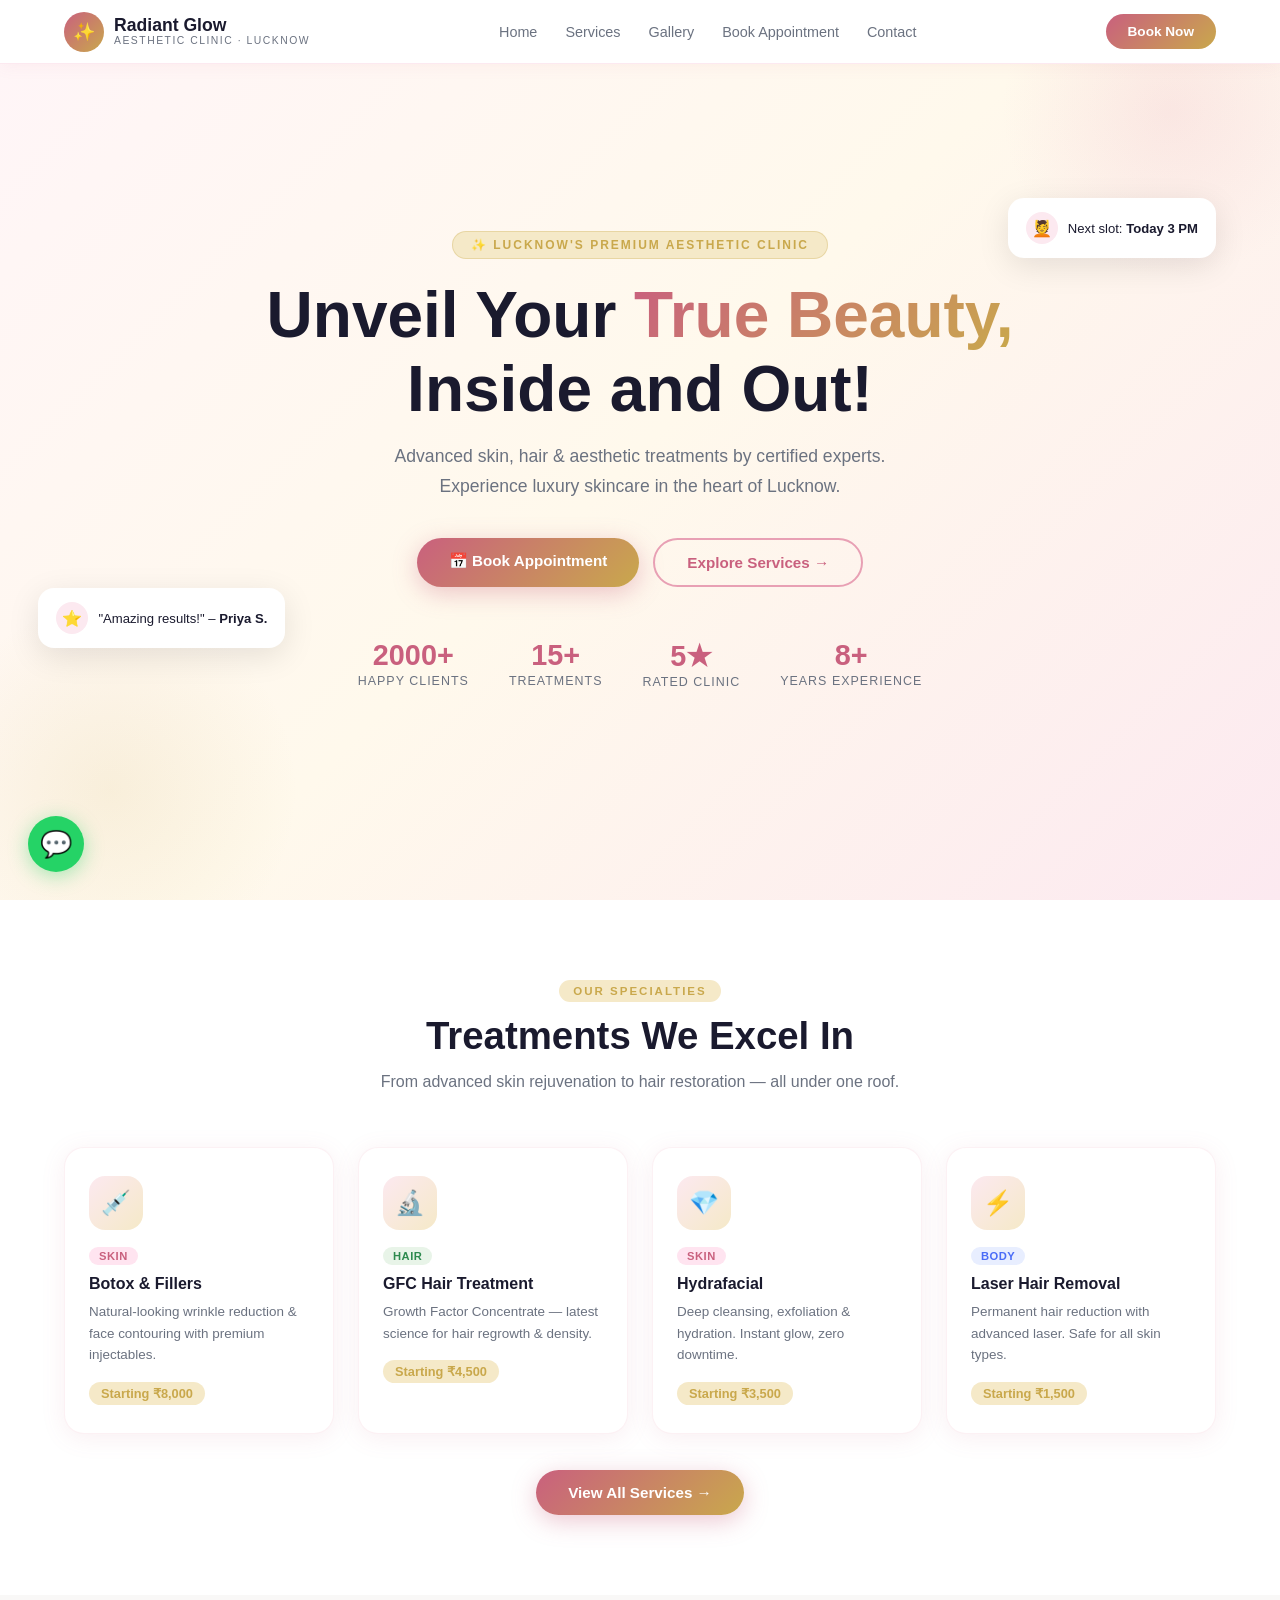
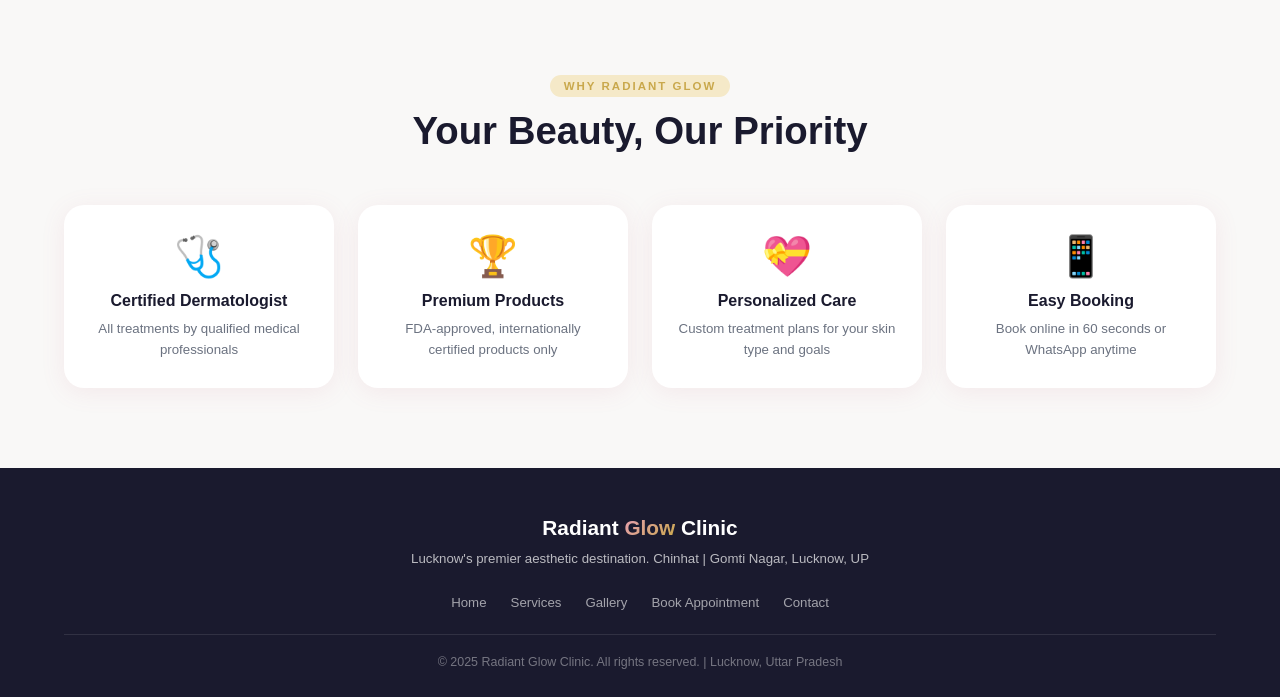
==== commit 27af6907: "Update index.html" ====
--- a/index.html
+++ b/index.html
@@ -10,14 +10,10 @@
 <body>
 
 <nav id="mainNav">
-  <a class="logo-container" href="#" onclick="showPage('home')" style="display: flex; align-items: center; text-decoration: none; gap: 10px;">
-    <div class="logo-icon">
-        <img src="28198.jpg" alt="RG Logo" style="height: 50px; width: 50px; border-radius: 50%; object-fit: cover; border: 2px solid #fff;">
-    </div>
-    <div class="logo-text" style="color: white; font-weight: bold;">
-        Radiant Glow <span style="font-size: 0.8em; opacity: 0.8;">Aesthetic Clinic · Lucknow</span>
-    </div>
-</a>
+<a class="logo" href="#" onclick="showPage('home')">
+    <div class="logo-icon">✨</div>
+    <div class="logo-text">Radiant Glow<span>Aesthetic Clinic · Lucknow</span></div>
+  </a>
   <ul class="nav-links" id="navLinks">
     <li><a href="#" onclick="showPage('home')">Home</a></li>
     <li><a href="#" onclick="showPage('services')">Services</a></li>
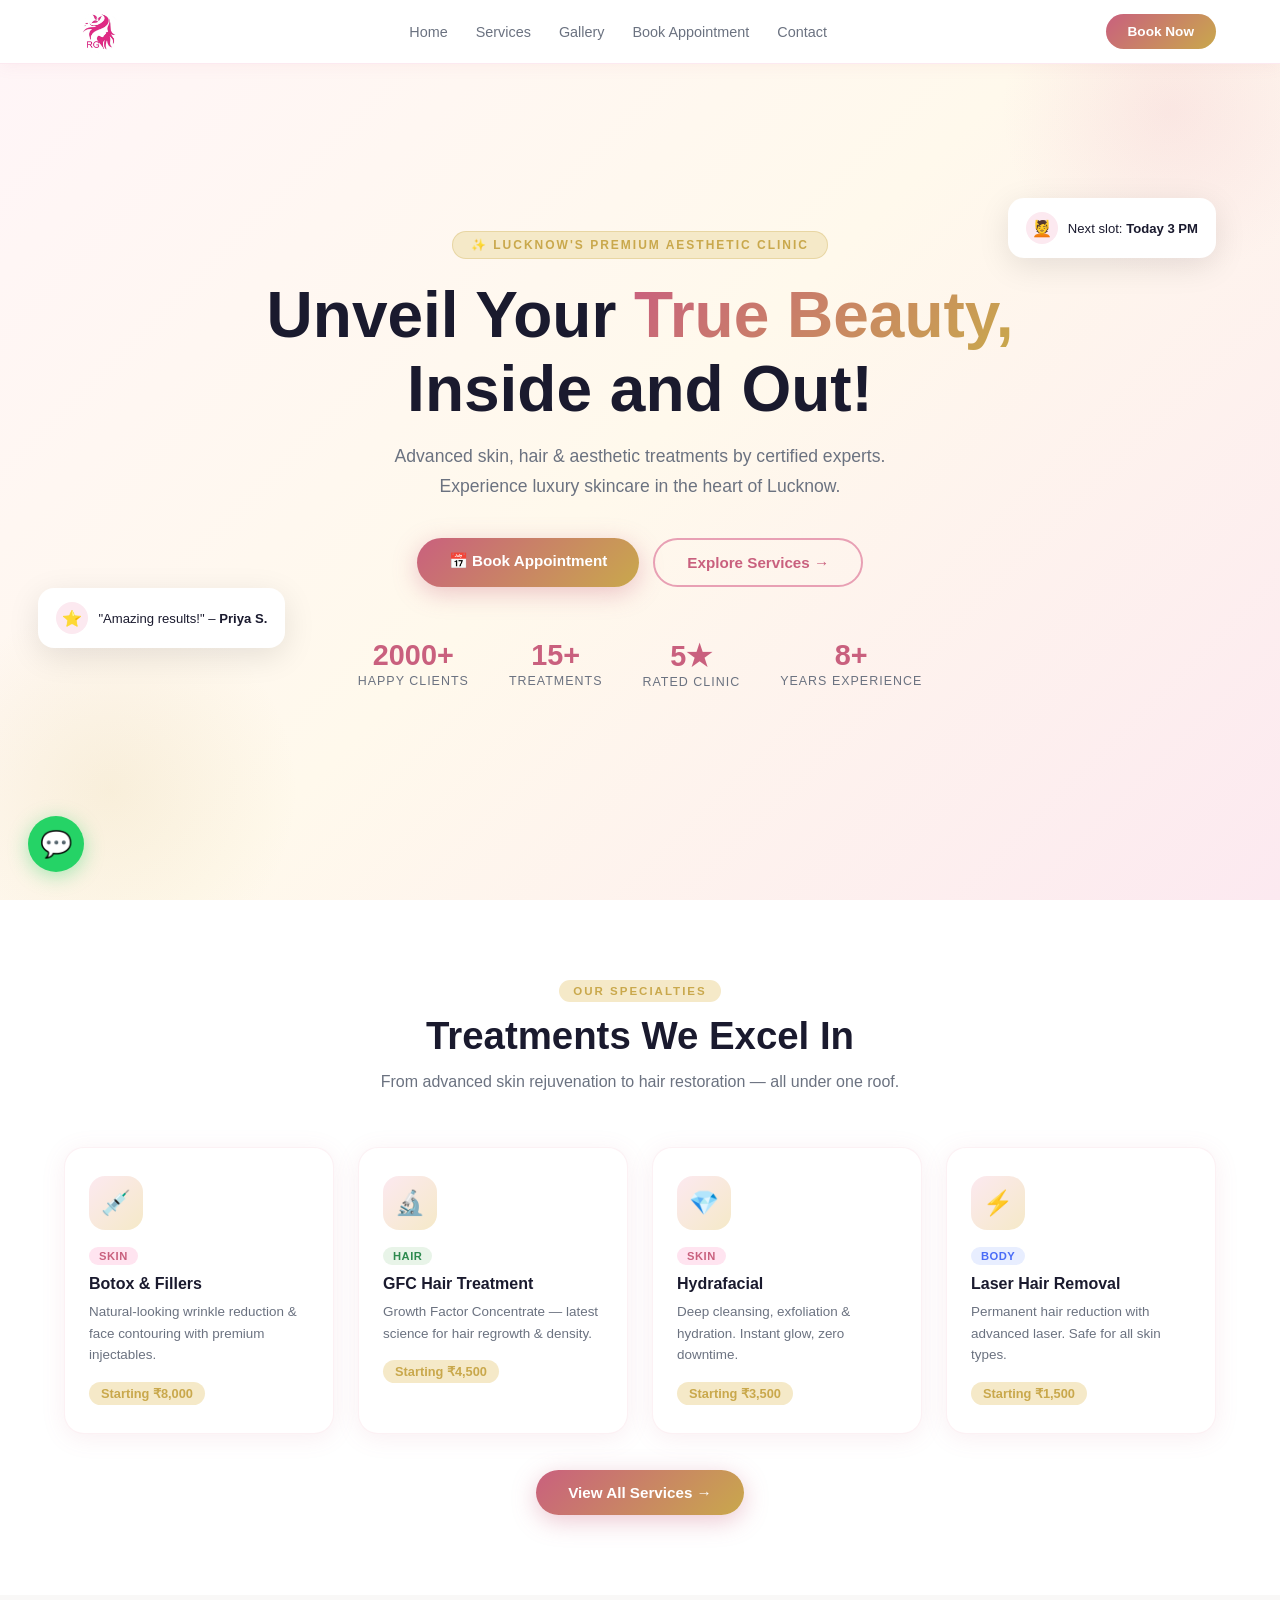
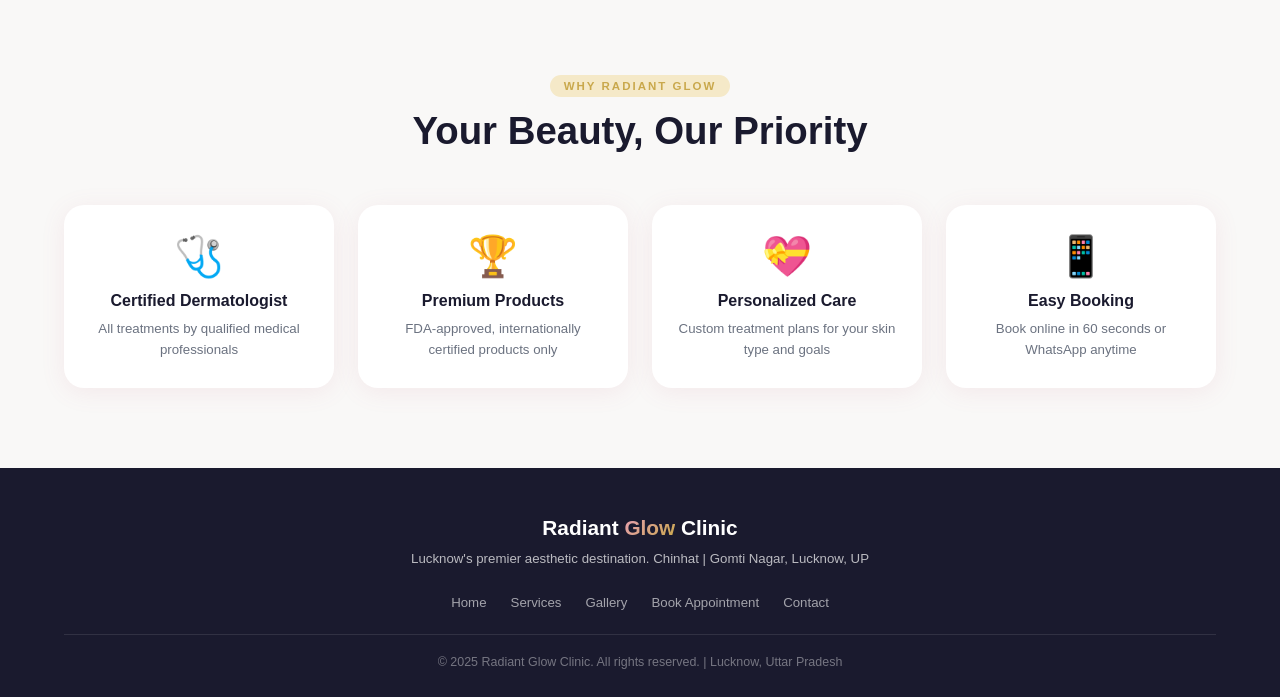
==== commit 484d372d: "Replace logo divs with an image in the nav" ====
--- a/index.html
+++ b/index.html
@@ -11,8 +11,7 @@
 
 <nav id="mainNav">
 <a class="logo" href="#" onclick="showPage('home')">
-    <div class="logo-icon">✨</div>
-    <div class="logo-text">Radiant Glow<span>Aesthetic Clinic · Lucknow</span></div>
+   <img src="InShot_20260304_152920815.jpg.jpeg" alt="Logo" style="height:50px;">
   </a>
   <ul class="nav-links" id="navLinks">
     <li><a href="#" onclick="showPage('home')">Home</a></li>
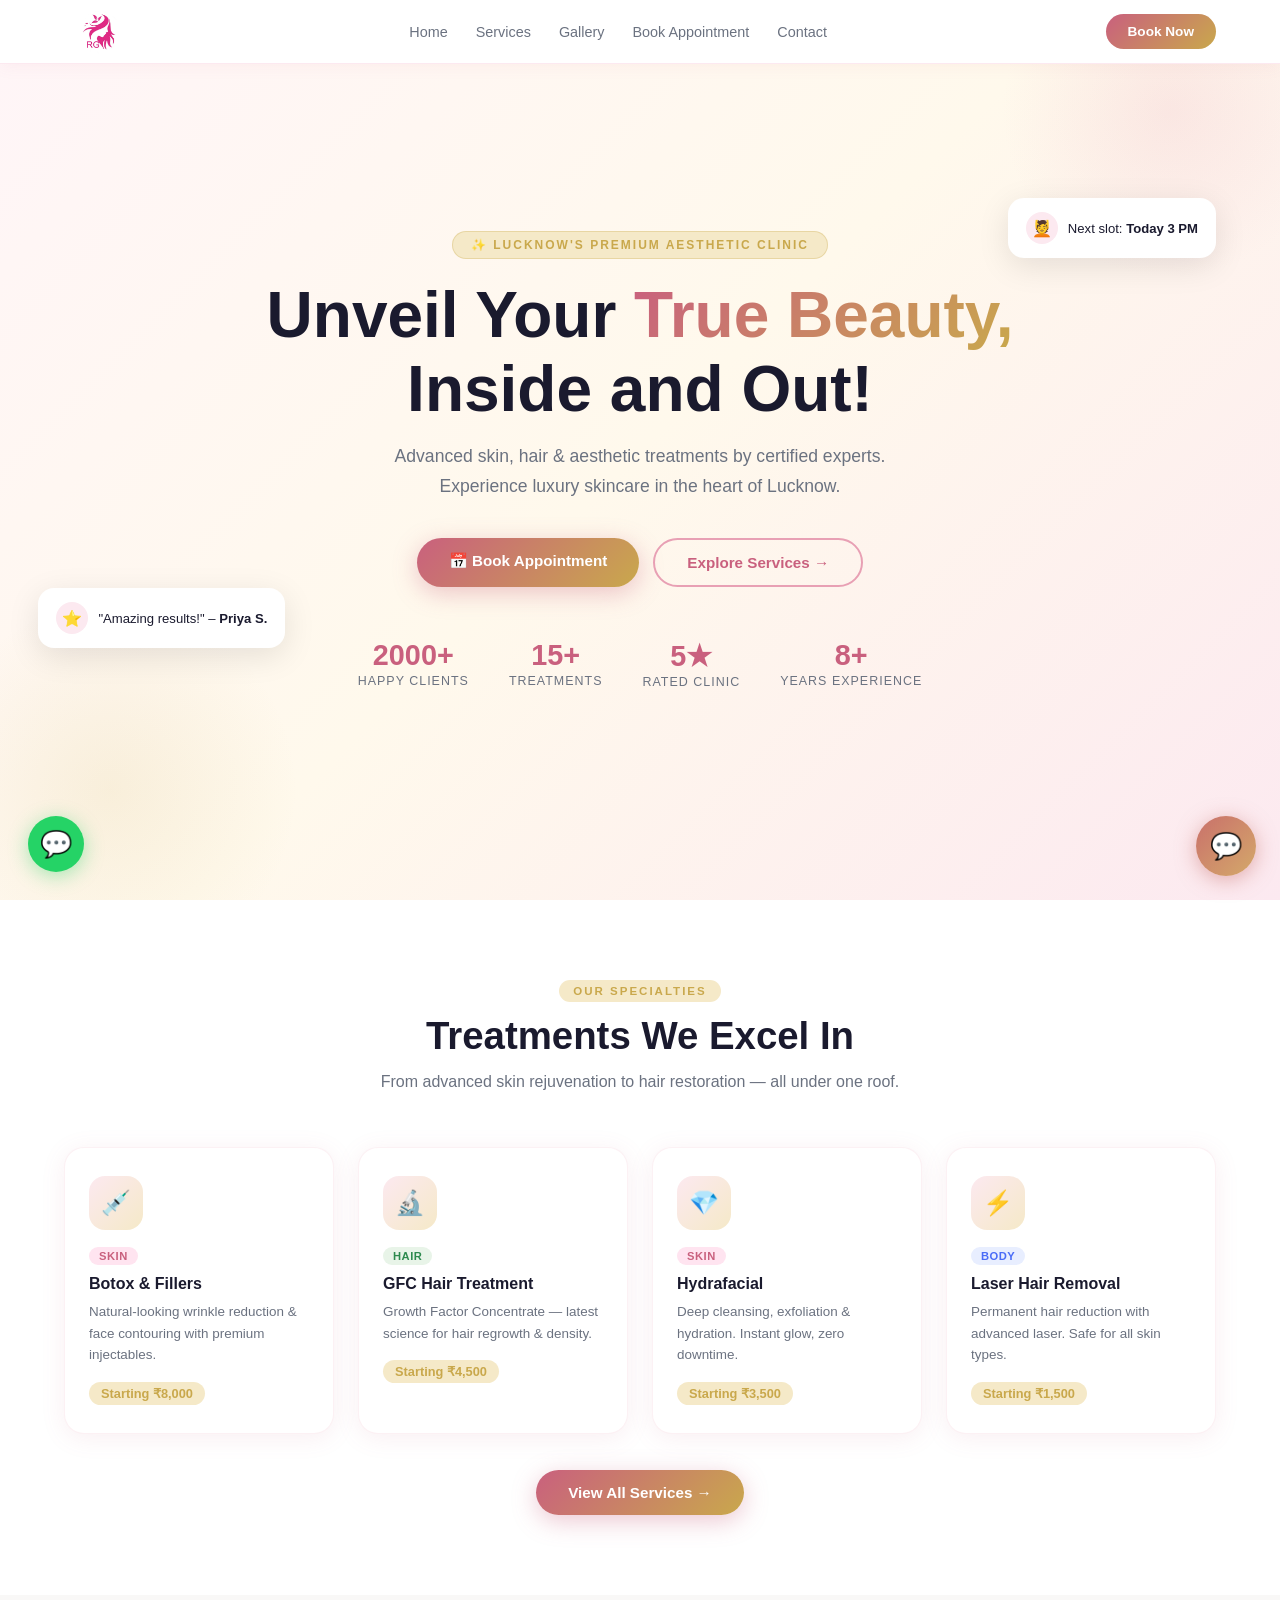
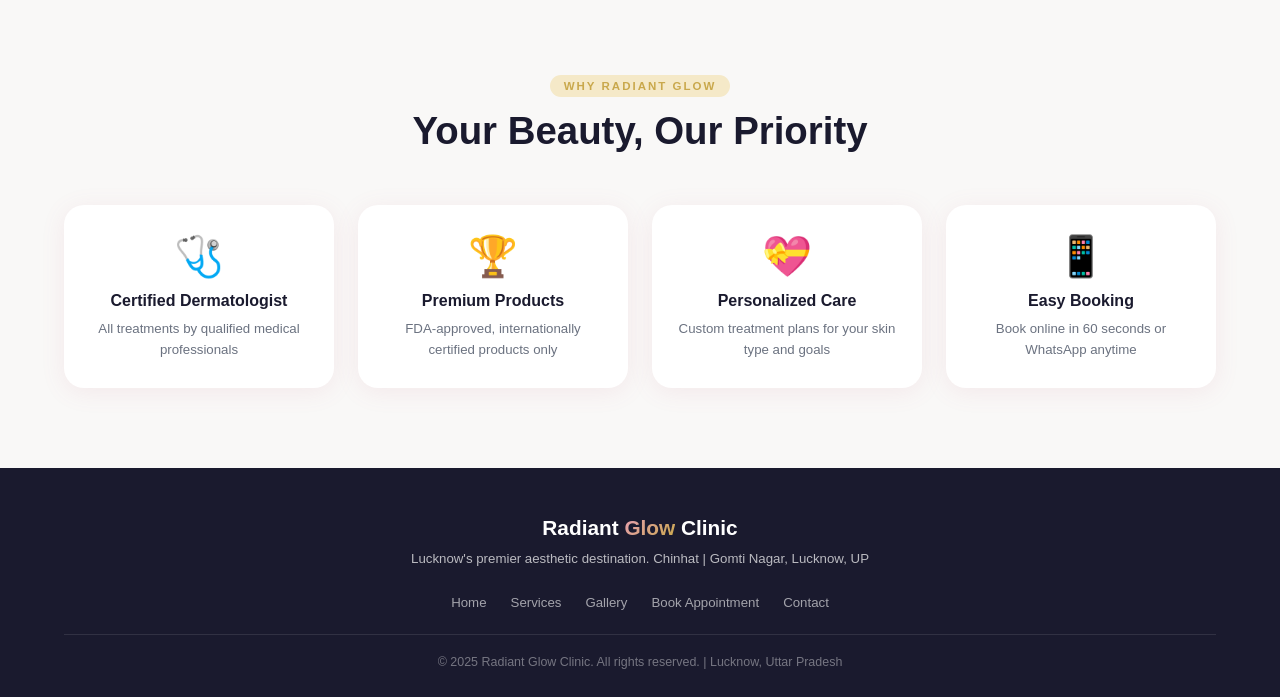
==== commit c2f347e8: "Update index.html" ====
--- a/index.html
+++ b/index.html
@@ -208,5 +208,15 @@
 <a class="whatsapp-float" href="https://wa.me/919876543210" target="_blank" title="WhatsApp">💬</a>
 <div class="toast" id="toast"></div>
 <script src="assets/js/main.js"></script>
+   <!-- Radiant Glow AI Chatbot -->
+<style>
+.rg-fab{position:fixed;bottom:24px;right:24px;width:60px;height:60px;background:linear-gradient(135deg,#c9706b,#d4a96a);border-radius:50%;display:flex;align-items:center;justify-content:center;font-size:26px;cursor:pointer;box-shadow:0 4px 20px rgba(201,112,107,0.5);z-index:9999;border:none;animation:rgPulse 2s infinite;}
+@keyframes rgPulse{0%,100%{box-shadow:0 4px 20px rgba(201,112,107,0.5)}50%{box-shadow:0 4px 30px rgba(201,112,107,0.8)}}
+.rg-frame{display:none;position:fixed;bottom:95px;right:24px;width:370px;height:600px;border-radius:20px;box-shadow:0 20px 60px rgba(0,0,0,0.25);z-index:9998;border:none;}
+.rg-frame.open{display:block;}
+</style>
+<button class="rg-fab" onclick="toggleChat()">💬</button>
+<iframe class="rg-frame" id="rgFrame" src="chatbot.html"></iframe>
+<script>function toggleChat(){document.getElementById('rgFrame').classList.toggle('open')}</script>
 </body>
 </html>
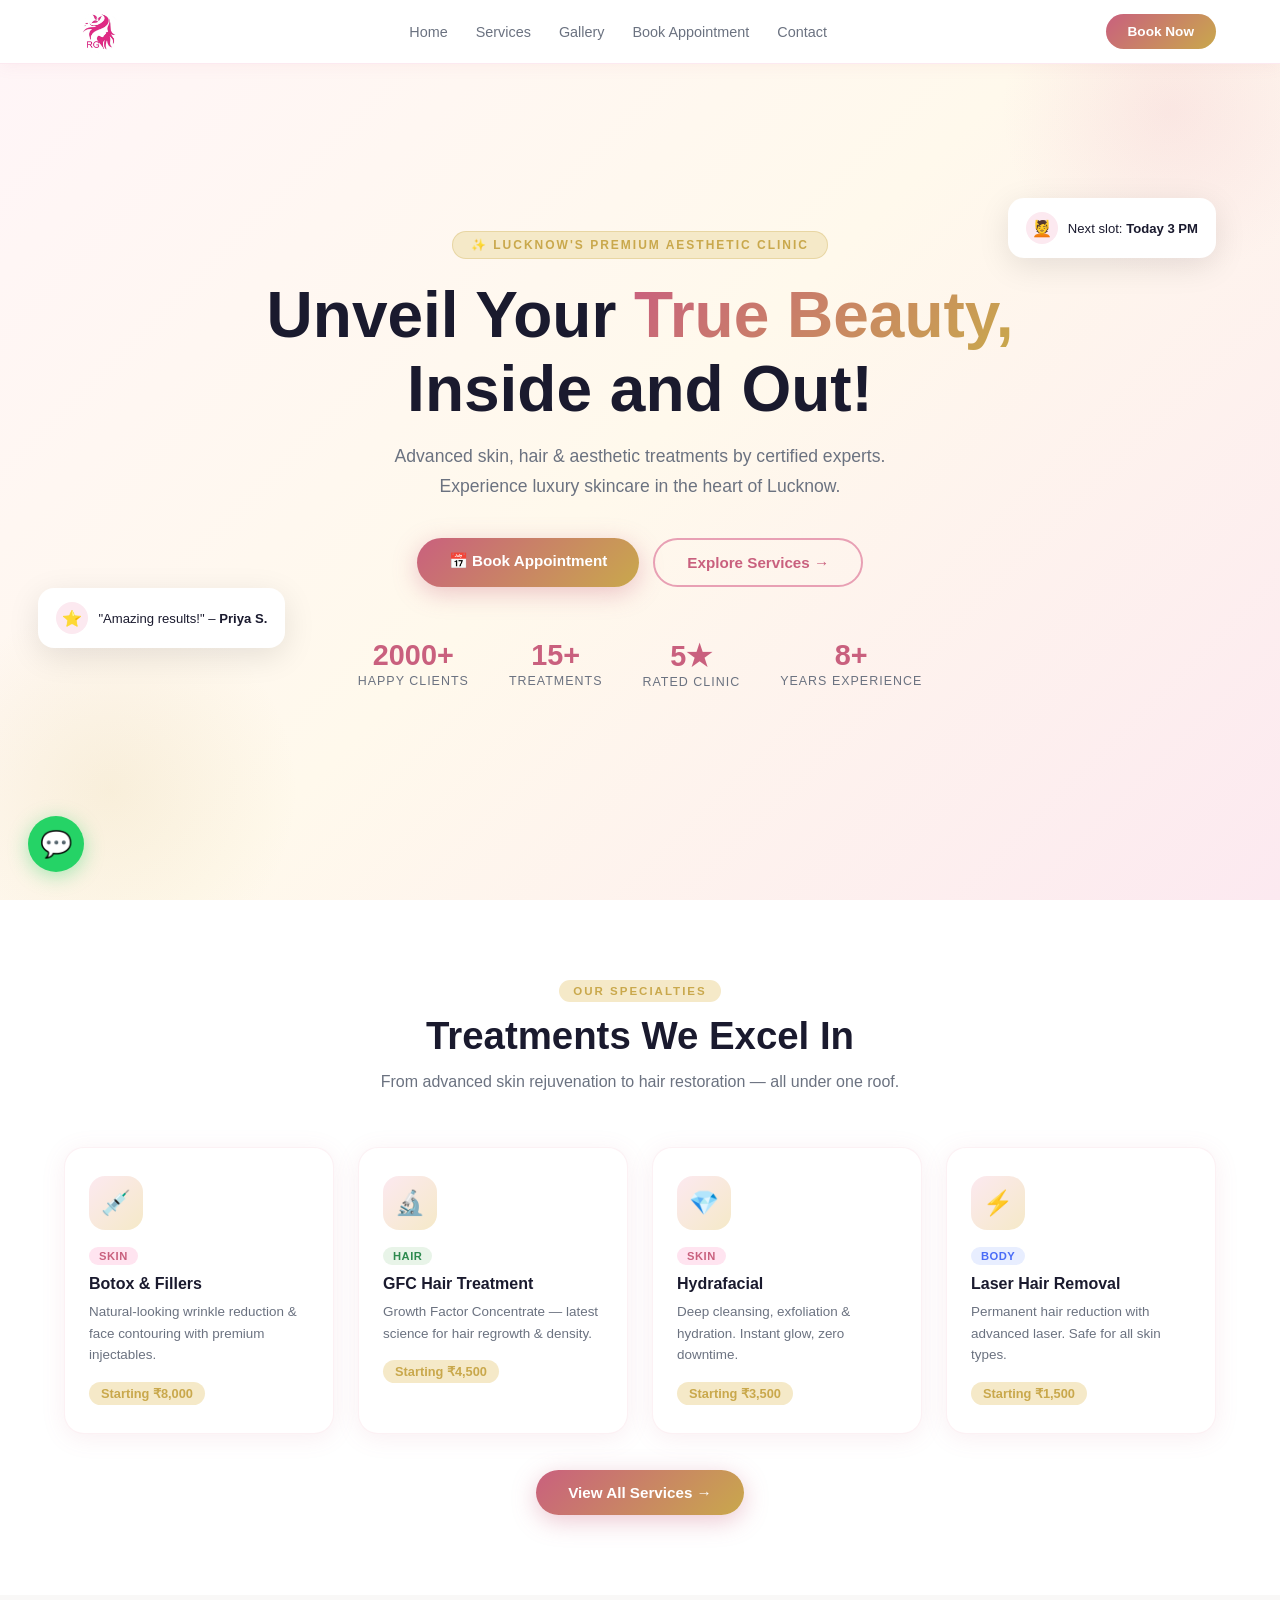
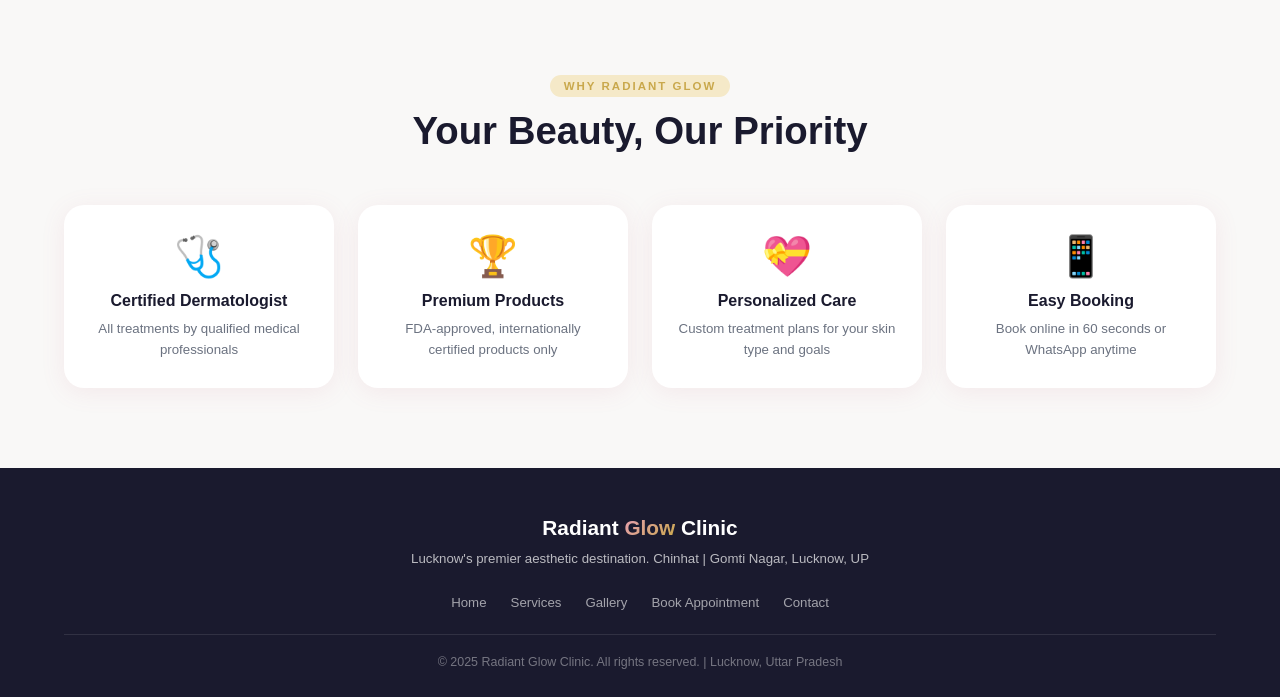
==== commit 01a4f07b: "Update index.html" ====
--- a/index.html
+++ b/index.html
@@ -208,15 +208,5 @@
 <a class="whatsapp-float" href="https://wa.me/919876543210" target="_blank" title="WhatsApp">💬</a>
 <div class="toast" id="toast"></div>
 <script src="assets/js/main.js"></script>
-   <!-- Radiant Glow AI Chatbot -->
-<style>
-.rg-fab{position:fixed;bottom:24px;right:24px;width:60px;height:60px;background:linear-gradient(135deg,#c9706b,#d4a96a);border-radius:50%;display:flex;align-items:center;justify-content:center;font-size:26px;cursor:pointer;box-shadow:0 4px 20px rgba(201,112,107,0.5);z-index:9999;border:none;animation:rgPulse 2s infinite;}
-@keyframes rgPulse{0%,100%{box-shadow:0 4px 20px rgba(201,112,107,0.5)}50%{box-shadow:0 4px 30px rgba(201,112,107,0.8)}}
-.rg-frame{display:none;position:fixed;bottom:95px;right:24px;width:370px;height:600px;border-radius:20px;box-shadow:0 20px 60px rgba(0,0,0,0.25);z-index:9998;border:none;}
-.rg-frame.open{display:block;}
-</style>
-<button class="rg-fab" onclick="toggleChat()">💬</button>
-<iframe class="rg-frame" id="rgFrame" src="chatbot.html"></iframe>
-<script>function toggleChat(){document.getElementById('rgFrame').classList.toggle('open')}</script>
 </body>
 </html>
